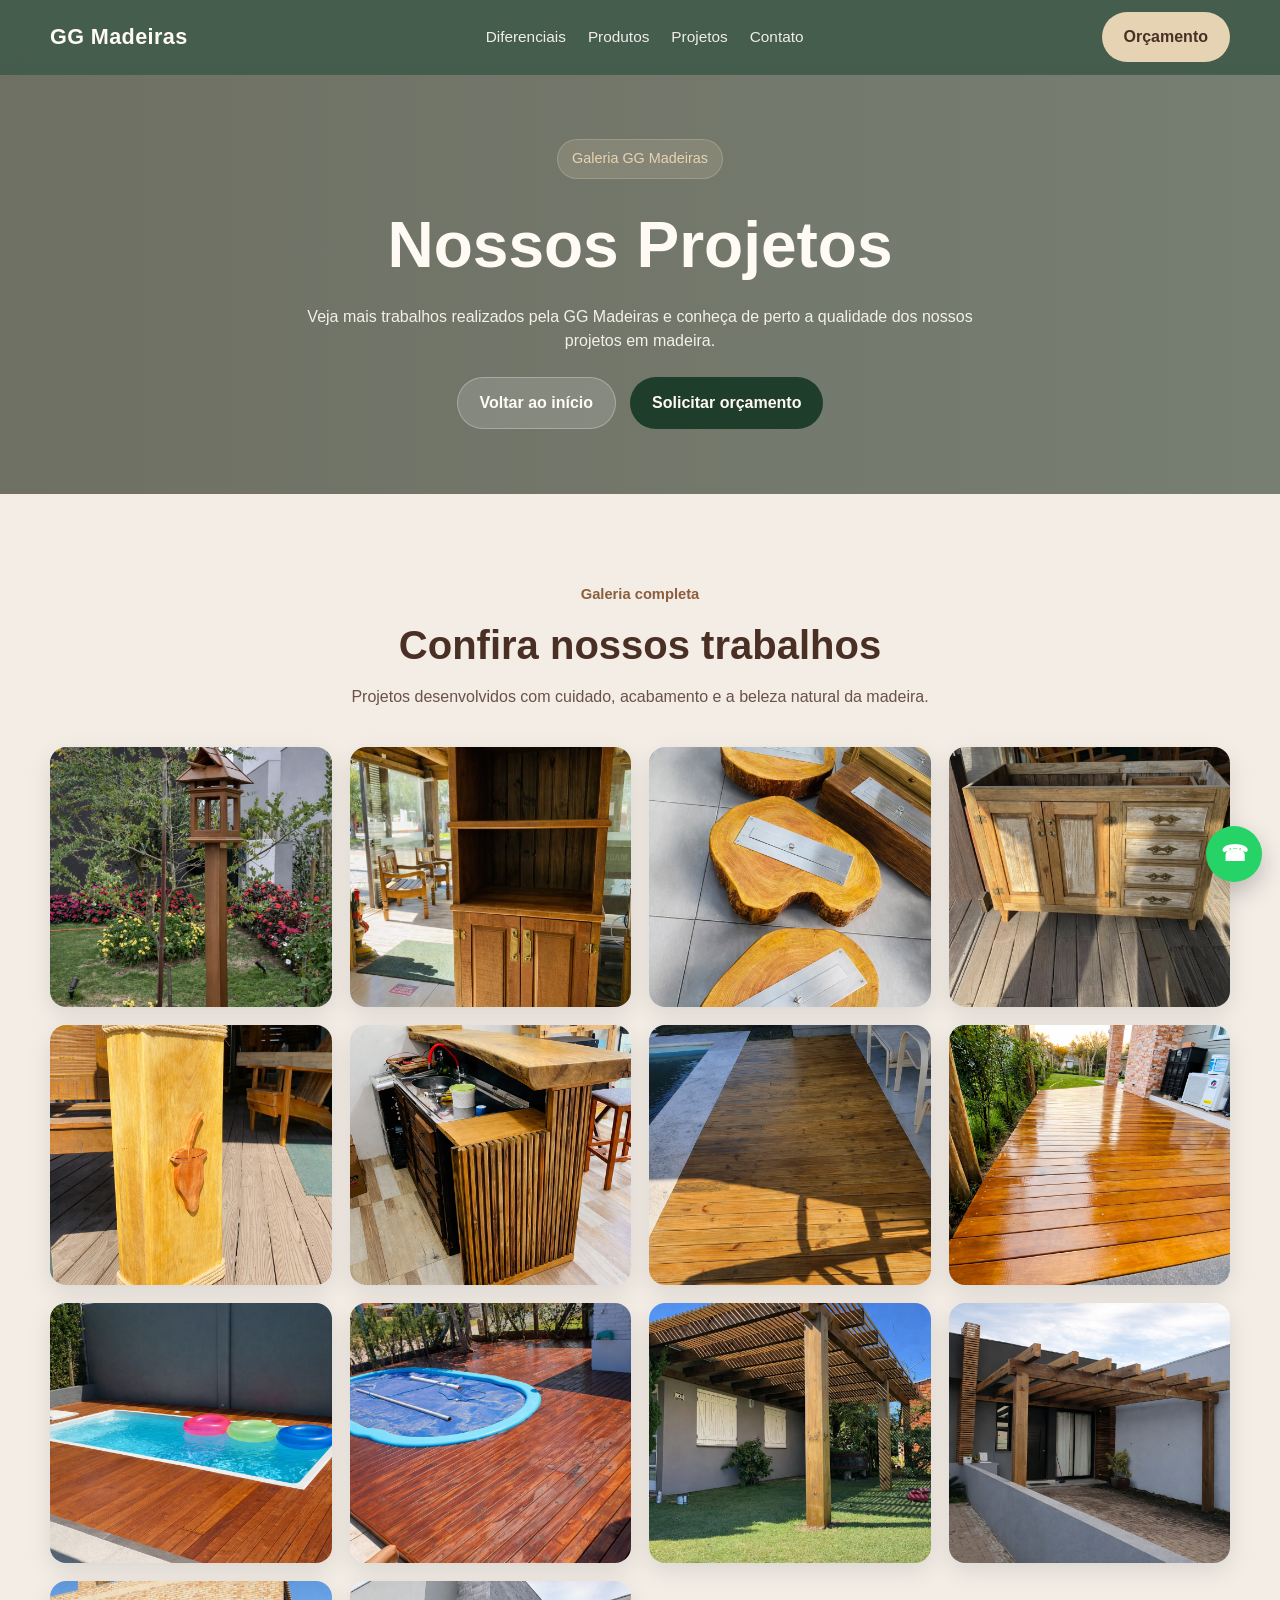
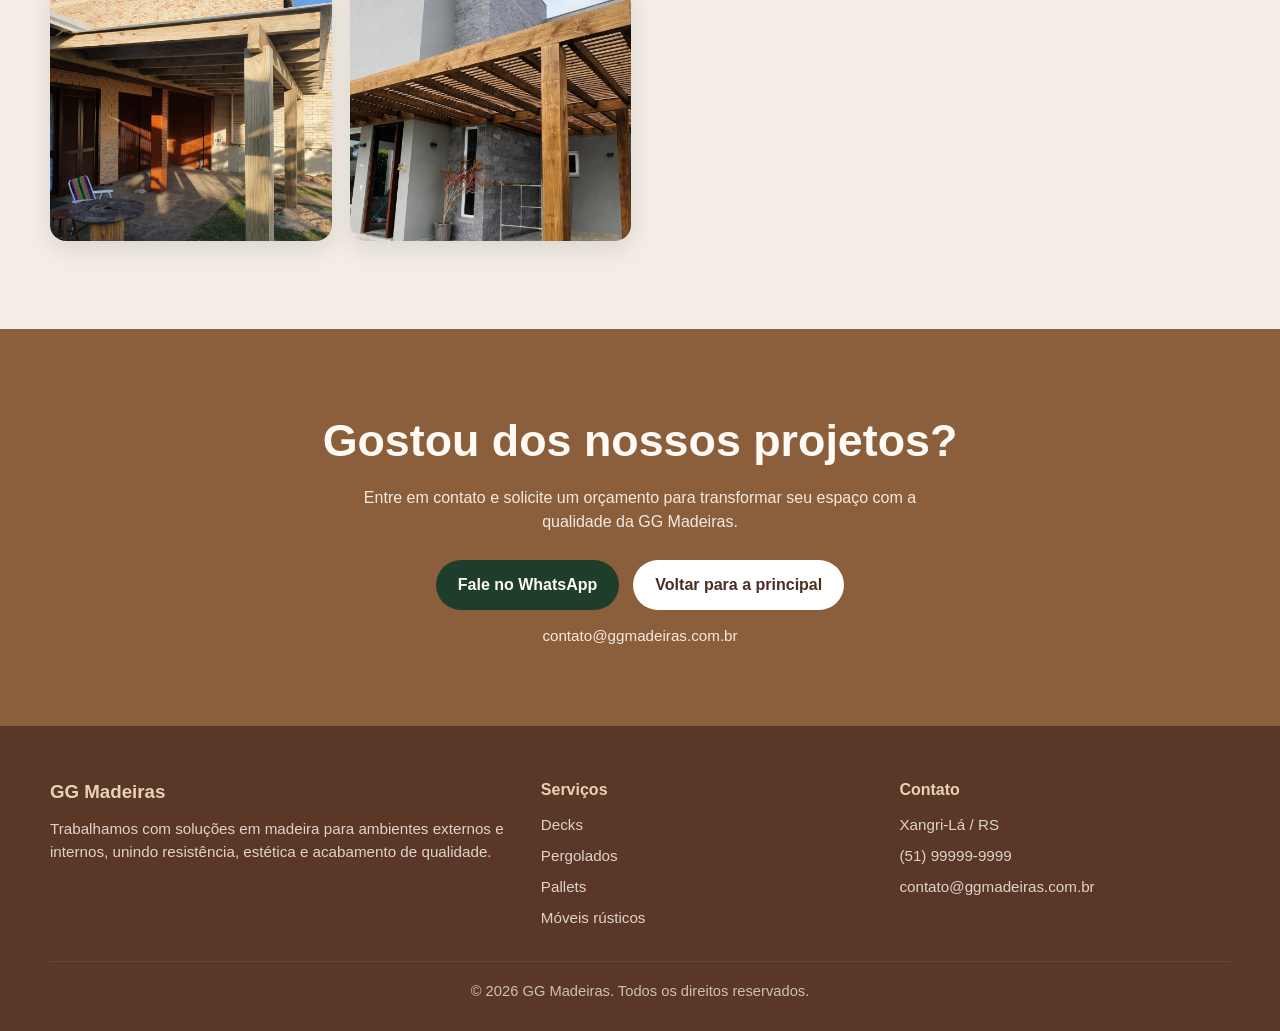
==== projetos.html @ 4f904985 "first commit" ====
<!doctype html>
<html lang="pt-BR">
  <head>
    <meta charset="UTF-8" />
    <meta name="viewport" content="width=device-width, initial-scale=1.0" />
    <title>Projetos | GG Madeiras</title>
    <meta
      name="description"
      content="Confira mais projetos realizados pela GG Madeiras. Pergolados, móveis rústicos, pallets, estruturas em madeira e soluções personalizadas."
    />
    <link rel="stylesheet" href="style.css" />
  </head>
  <body>
    <header class="topbar">
      <div class="container nav">
        <a href="index.html" class="logo">GG Madeiras</a>

        <nav class="menu">
          <a href="index.html#diferenciais">Diferenciais</a>
          <a href="index.html#produtos">Produtos</a>
          <a href="index.html#projetos">Projetos</a>
          <a href="index.html#contato">Contato</a>
        </nav>

        <a
          class="btn btn-nav"
          href="https://wa.me/5551999999999"
          target="_blank"
          rel="noopener noreferrer"
        >
          Orçamento
        </a>
      </div>
    </header>

    <main class="projects-page">
      <section class="projects-hero">
        <div class="projects-hero-overlay"></div>
        <div class="container projects-hero-content">
          <span class="hero-badge">Galeria GG Madeiras</span>
          <h1>Nossos Projetos</h1>
          <p>
            Veja mais trabalhos realizados pela GG Madeiras e conheça de perto a
            qualidade dos nossos projetos em madeira.
          </p>

          <div class="hero-actions">
            <a href="index.html" class="btn btn-secondary">Voltar ao início</a>
            <a
              href="https://wa.me/5551999999999"
              target="_blank"
              rel="noopener noreferrer"
              class="btn btn-primary"
            >
              Solicitar orçamento
            </a>
          </div>
        </div>
      </section>

      <section class="section section-light">
        <div class="container">
          <div class="section-heading">
            <span class="section-kicker">Galeria completa</span>
            <h2>Confira nossos trabalhos</h2>
            <p>
              Projetos desenvolvidos com cuidado, acabamento e a beleza natural
              da madeira.
            </p>
          </div>

          <div class="gallery-grid">
            <div class="gallery-card">
              <img
                src="img/casaPassarinho.png"
                alt="Casa de passarinho de madeira"
              />
            </div>

            <div class="gallery-card">
              <img src="img/movel1.png" alt="Móvel rústico 1" />
            </div>

            <div class="gallery-card">
              <img src="img/movel2.png" alt="Móvel rústico 2" />
            </div>

            <div class="gallery-card">
              <img src="img/movel3.png" alt="Móvel rústico 3" />
            </div>

            <div class="gallery-card">
              <img src="img/movel4.png" alt="Móvel rústico 4" />
            </div>

            <div class="gallery-card">
              <img src="img/movel5.png" alt="Móvel rústico 5" />
            </div>

            <div class="gallery-card">
              <img src="img/palete1.png" alt="Projeto com pallet 1" />
            </div>

            <div class="gallery-card">
              <img src="img/palete2.png" alt="Projeto com pallet 2" />
            </div>

            <div class="gallery-card">
              <img src="img/palete3.png " alt="Projeto com pallet 3" />
            </div>

            <div class="gallery-card">
              <img src="img/palete4.png" alt="Projeto com pallet 4" />
            </div>

            <div class="gallery-card">
              <img src="img/pergolado1.png" alt="Pergolado 1" />
            </div>

            <div class="gallery-card">
              <img src="img/pergolado2.png" alt="Pergolado 2" />
            </div>

            <div class="gallery-card">
              <img src="img/pergolado3.png  " alt="Pergolado 3" />
            </div>

            <div class="gallery-card">
              <img src="img/pergolado4.png" alt="Pergolado 4" />
            </div>
          </div>
        </div>
      </section>

      <section class="cta-section" id="contato">
        <div class="container cta-box">
          <h2>Gostou dos nossos projetos?</h2>
          <p>
            Entre em contato e solicite um orçamento para transformar seu espaço
            com a qualidade da GG Madeiras.
          </p>

          <div class="cta-actions">
            <a
              href="https://wa.me/5551999999999"
              target="_blank"
              rel="noopener noreferrer"
              class="btn btn-whatsapp"
            >
              Fale no WhatsApp
            </a>

            <a href="index.html" class="btn btn-light">
              Voltar para a principal
            </a>
          </div>

          <span class="cta-mini">contato@ggmadeiras.com.br</span>
        </div>
      </section>
    </main>

    <footer class="footer">
      <div class="container footer-grid">
        <div>
          <h3>GG Madeiras</h3>
          <p>
            Trabalhamos com soluções em madeira para ambientes externos e
            internos, unindo resistência, estética e acabamento de qualidade.
          </p>
        </div>

        <div>
          <h4>Serviços</h4>
          <ul>
            <li>Decks</li>
            <li>Pergolados</li>
            <li>Pallets</li>
            <li>Móveis rústicos</li>
          </ul>
        </div>

        <div>
          <h4>Contato</h4>
          <ul>
            <li>Xangri-Lá / RS</li>
            <li>(51) 99999-9999</li>
            <li>contato@ggmadeiras.com.br</li>
          </ul>
        </div>
      </div>

      <div class="container footer-bottom">
        <p>© 2026 GG Madeiras. Todos os direitos reservados.</p>
      </div>
    </footer>

    <a
      href="https://wa.me/5551999999999"
      target="_blank"
      rel="noopener noreferrer"
      class="whatsapp-float"
      aria-label="Falar no WhatsApp"
    >
      ☎
    </a>
  </body>
</html>
---- style.css ----
:root {
  --brown-dark: #4a2f24;
  --cream-light: #f3ede6;
  --green-dark: #1f3d2b;
  --brown-medium: #8b5e3c;
  --cream-warm: #e6d3b3;

  --text-dark: #2f221b;
  --text-light: #fffaf4;
  --shadow-soft: 0 10px 30px rgba(0, 0, 0, 0.12);
  --shadow-card: 0 8px 24px rgba(0, 0, 0, 0.1);
  --radius-lg: 24px;
  --radius-md: 16px;
  --radius-sm: 12px;
  --container: 1180px;
}

* {
  margin: 0;
  padding: 0;
  box-sizing: border-box;
}

html {
  scroll-behavior: smooth;
}

body {
  font-family: Arial, Helvetica, sans-serif;
  background: var(--cream-light);
  color: var(--text-dark);
  line-height: 1.5;
}

img {
  display: block;
  width: 100%;
}

a {
  text-decoration: none;
  color: inherit;
}

ul {
  list-style: none;
}

.container {
  width: min(100% - 32px, var(--container));
  margin: 0 auto;
}

/* TOPO */
.topbar {
  position: fixed;
  top: 0;
  left: 0;
  width: 100%;
  z-index: 50;
  background: rgba(31, 61, 43, 0.82);
  backdrop-filter: blur(10px);
  border-bottom: 1px solid rgba(255, 255, 255, 0.08);
}

.nav {
  min-height: 74px;
  display: flex;
  align-items: center;
  justify-content: space-between;
  gap: 18px;
}

.logo {
  font-size: 1.35rem;
  font-weight: 800;
  color: var(--text-light);
  letter-spacing: 0.4px;
}

.menu {
  display: flex;
  align-items: center;
  gap: 22px;
}

.menu a {
  color: rgba(255, 250, 244, 0.92);
  font-size: 0.96rem;
  transition: 0.25s ease;
}

.menu a:hover {
  color: var(--cream-warm);
}

.btn {
  display: inline-flex;
  align-items: center;
  justify-content: center;
  padding: 13px 22px;
  border-radius: 999px;
  font-weight: 700;
  transition: 0.25s ease;
  border: none;
  cursor: pointer;
}

.btn-nav {
  background: var(--cream-warm);
  color: var(--brown-dark);
}

.btn-nav:hover {
  transform: translateY(-2px);
}

/* HERO */
.hero {
  position: relative;
}

.hero-carousel {
  position: relative;
  height: 100vh;
  min-height: 760px;
  overflow: hidden;
  background: var(--brown-dark);
}

.hero-slide {
  position: absolute;
  inset: 0;
  opacity: 0;
  transition: opacity 1s ease;
}

.hero-slide.active {
  opacity: 1;
  z-index: 1;
}

.hero-slide img {
  width: 100%;
  height: 100%;
  object-fit: cover;
}

.hero-overlay {
  position: absolute;
  inset: 0;
  z-index: 2;
  background:
    linear-gradient(to right, rgba(30, 16, 10, 0.55), rgba(30, 16, 10, 0.15)),
    linear-gradient(to top, rgba(0, 0, 0, 0.28), rgba(0, 0, 0, 0.1));
}

.hero-content {
  position: relative;
  z-index: 3;
  height: 100%;
  display: flex;
  flex-direction: column;
  justify-content: center;
  align-items: center;
  color: var(--text-light);
  text-align: center;
}

.hero-badge {
  display: inline-block;
  margin-bottom: 18px;
  padding: 8px 14px;
  border-radius: 999px;
  background: rgba(230, 211, 179, 0.16);
  border: 1px solid rgba(230, 211, 179, 0.25);
  color: var(--cream-warm);
  font-size: 0.9rem;
}

.hero-content h1 {
  font-size: clamp(2.1rem, 5vw, 4rem);
  line-height: 1.05;
  max-width: 760px;
  margin-bottom: 16px;
  font-weight: 800;
}

.hero-content p {
  max-width: 640px;
  font-size: 1.05rem;
  color: rgba(255, 250, 244, 0.9);
  margin-bottom: 26px;
}

.hero-actions {
  display: flex;
  gap: 14px;
  flex-wrap: wrap;
  justify-content: center;
}

.btn-primary {
  background: var(--green-dark);
  color: var(--text-light);
}

.btn-primary:hover {
  background: #163021;
  transform: translateY(-2px);
}

.btn-secondary {
  background: rgba(255, 255, 255, 0.14);
  color: var(--text-light);
  border: 1px solid rgba(255, 255, 255, 0.28);
}

.btn-secondary:hover {
  background: rgba(255, 255, 255, 0.2);
}

.hero-dots {
  position: absolute;
  z-index: 4;
  left: 50%;
  bottom: 34px;
  transform: translateX(-50%);
  display: flex;
  gap: 10px;
}

.dot {
  width: 12px;
  height: 12px;
  border-radius: 50%;
  border: none;
  background: rgba(255, 255, 255, 0.4);
  cursor: pointer;
  transition: 0.25s ease;
}

.dot.active {
  background: var(--cream-warm);
  transform: scale(1.08);
}

/* SEÇÕES */
.section {
  padding: 88px 0;
}

.section-light {
  background: var(--cream-light);
}

.section-dark {
  background: var(--brown-dark);
}

.section-heading {
  text-align: center;
  max-width: 760px;
  margin: 0 auto 38px;
}

.section-heading h2 {
  font-size: clamp(1.8rem, 4vw, 2.5rem);
  color: var(--brown-dark);
  margin-bottom: 10px;
}

.section-heading p {
  color: rgba(74, 47, 36, 0.82);
  font-size: 1rem;
}

.section-kicker {
  display: inline-block;
  margin-bottom: 10px;
  color: var(--brown-medium);
  font-weight: 700;
  font-size: 0.92rem;
}

.section-heading-light h2,
.section-heading-light p {
  color: var(--text-light);
}

.section-heading-light p {
  color: rgba(255, 250, 244, 0.84);
}

/* DIFERENCIAIS */
.features-grid {
  display: grid;
  grid-template-columns: repeat(3, 1fr);
  gap: 18px;
}

.feature-card {
  background: #ffffff;
  border-radius: var(--radius-md);
  padding: 22px;
  box-shadow: var(--shadow-card);
}

.feature-icon {
  width: 44px;
  height: 44px;
  border-radius: 12px;
  display: grid;
  place-items: center;
  background: var(--green-dark);
  color: white;
  font-size: 1.15rem;
  margin-bottom: 14px;
}

.feature-card h3 {
  font-size: 1.06rem;
  color: var(--brown-dark);
  margin-bottom: 8px;
}

.feature-card p {
  font-size: 0.95rem;
  color: rgba(47, 34, 27, 0.78);
}

/* PRODUTOS */
.products-grid {
  display: grid;
  grid-template-columns: repeat(4, 1fr);
  gap: 18px;
}

.product-card {
  background: rgba(255, 255, 255, 0.06);
  border-radius: var(--radius-md);
  overflow: hidden;
  border: 1px solid rgba(230, 211, 179, 0.14);
  transition: 0.3s ease;
}

.product-card:hover {
  transform: translateY(-6px);
  box-shadow: 0 14px 30px rgba(0, 0, 0, 0.18);
}

.product-card img {
  height: 240px;
  object-fit: cover;
}

.product-card-content {
  padding: 16px;
}

.product-card h3 {
  color: var(--cream-warm);
  margin-bottom: 8px;
  font-size: 1.1rem;
}

.product-card p {
  color: rgba(255, 250, 244, 0.78);
  font-size: 0.95rem;
}

/* PROJETOS */
.projects-masonry {
  display: grid;
  grid-template-columns: repeat(3, 1fr);
  gap: 14px;
  max-width: 760px;
  margin: 0 auto;
}

.project-item {
  border-radius: 14px;
  overflow: hidden;
  box-shadow: var(--shadow-soft);
  background: #ddd;
}

.project-item img {
  height: 170px;
  object-fit: cover;
  transition: 0.35s ease;
}

.project-item.tall img {
  height: 320px;
}

.project-item:hover img {
  transform: scale(1.04);
}

/* CTA */
.cta-section {
  background: var(--brown-medium);
  padding: 78px 0;
}

.cta-box {
  text-align: center;
  color: var(--text-light);
  max-width: 760px;
}

.cta-box h2 {
  font-size: clamp(1.9rem, 4vw, 2.8rem);
  margin-bottom: 12px;
}

.cta-box p {
  color: rgba(255, 250, 244, 0.9);
  max-width: 620px;
  margin: 0 auto 26px;
}

.cta-actions {
  display: flex;
  gap: 14px;
  justify-content: center;
  flex-wrap: wrap;
  margin-bottom: 14px;
}

.btn-whatsapp {
  background: var(--green-dark);
  color: var(--text-light);
}

.btn-whatsapp:hover {
  background: #163021;
}

.btn-light {
  background: #fff;
  color: var(--brown-dark);
}

.cta-mini {
  display: inline-block;
  font-size: 0.95rem;
  color: rgba(255, 250, 244, 0.9);
}

/* FOOTER */
.footer {
  background: #5b3727;
  color: rgba(255, 250, 244, 0.9);
  padding: 52px 0 20px;
}

.footer-grid {
  display: grid;
  grid-template-columns: 1.4fr 1fr 1fr;
  gap: 28px;
  margin-bottom: 24px;
}

.footer h3,
.footer h4 {
  color: var(--cream-warm);
  margin-bottom: 12px;
}

.footer p,
.footer li {
  color: rgba(255, 250, 244, 0.8);
  font-size: 0.95rem;
  margin-bottom: 8px;
}

.footer-bottom {
  border-top: 1px solid rgba(255, 255, 255, 0.08);
  padding-top: 18px;
  text-align: center;
}

.footer-bottom p {
  font-size: 0.92rem;
  color: rgba(255, 250, 244, 0.7);
}

/* WHATS */
.whatsapp-float {
  position: fixed;
  right: 18px;
  bottom: 18px;
  width: 56px;
  height: 56px;
  border-radius: 50%;
  background: #25d366;
  color: white;
  display: grid;
  place-items: center;
  font-size: 1.35rem;
  font-weight: 800;
  box-shadow: 0 10px 24px rgba(0, 0, 0, 0.22);
  z-index: 60;
}

/* RESPONSIVO */
@media (max-width: 1024px) {
  .products-grid {
    grid-template-columns: repeat(2, 1fr);
  }

  .features-grid {
    grid-template-columns: repeat(2, 1fr);
  }

  .footer-grid {
    grid-template-columns: 1fr 1fr;
  }
}

@media (max-width: 820px) {
  .menu {
    display: none;
  }

  .hero-carousel {
    min-height: 680px;
  }

  .hero-content {
    padding-top: 70px;
  }

  .section {
    padding: 72px 0;
  }

  .projects-masonry {
    grid-template-columns: repeat(2, 1fr);
    max-width: 100%;
  }

  .project-item.tall img {
    height: 240px;
  }

  .project-item img {
    height: 160px;
  }
}

@media (max-width: 640px) {
  .container {
    width: min(100% - 22px, var(--container));
  }

  .nav {
    min-height: 66px;
  }

  .logo {
    font-size: 1.12rem;
  }

  .btn-nav {
    padding: 10px 14px;
    font-size: 0.88rem;
  }

  .hero-carousel {
    height: 100svh;
    min-height: 620px;
  }

  .hero-badge {
    font-size: 0.78rem;
    padding: 7px 12px;
  }

  .hero-content h1 {
    font-size: 2rem;
  }

  .hero-content p {
    font-size: 0.95rem;
    max-width: 95%;
  }

  .hero-actions {
    flex-direction: column;
    width: 100%;
    max-width: 280px;
  }

  .hero-actions .btn {
    width: 100%;
  }

  .hero-dots {
    bottom: 22px;
  }

  .features-grid,
  .products-grid,
  .footer-grid,
  .projects-masonry {
    grid-template-columns: 1fr;
  }

  .feature-card,
  .product-card {
    border-radius: 14px;
  }

  .product-card img {
    height: 220px;
  }

  .project-item img,
  .project-item.tall img {
    height: 220px;
  }

  .cta-actions {
    flex-direction: column;
    max-width: 280px;
    margin: 0 auto 14px;
  }

  .cta-actions .btn {
    width: 100%;
  }

  .footer {
    padding-bottom: 90px;
  }
}

/* BOTÃO ABAIXO DOS PROJETOS NA LANDING */
.projects-more {
  margin-top: 28px;
  display: flex;
  justify-content: center;
}

/* PÁGINA DE PROJETOS */
.projects-page {
  padding-top: 74px;
}

.projects-hero {
  position: relative;
  min-height: 420px;
  display: flex;
  align-items: center;
  background:
    linear-gradient(rgba(31, 61, 43, 0.55), rgba(31, 61, 43, 0.55)),
    url("img/pergolado4.jpg") center/cover no-repeat;
}

.projects-hero-overlay {
  position: absolute;
  inset: 0;
  background: linear-gradient(
    to right,
    rgba(74, 47, 36, 0.3),
    rgba(74, 47, 36, 0.15)
  );
}

.projects-hero-content {
  position: relative;
  z-index: 2;
  color: var(--text-light);
  text-align: center;
}

.projects-hero-content h1 {
  font-size: clamp(2.2rem, 5vw, 4rem);
  margin-bottom: 12px;
}

.projects-hero-content p {
  max-width: 680px;
  margin: 0 auto 24px;
  color: rgba(255, 250, 244, 0.92);
  font-size: 1rem;
}

.gallery-grid {
  display: grid;
  grid-template-columns: repeat(4, 1fr);
  gap: 18px;
}

.gallery-card {
  border-radius: 16px;
  overflow: hidden;
  background: #fff;
  box-shadow: var(--shadow-card);
  transition: 0.3s ease;
}

.gallery-card:hover {
  transform: translateY(-6px);
}

.gallery-card img {
  width: 100%;
  height: 260px;
  object-fit: cover;
}

@media (max-width: 1024px) {
  .gallery-grid {
    grid-template-columns: repeat(3, 1fr);
  }
}

@media (max-width: 820px) {
  .projects-page {
    padding-top: 66px;
  }

  .projects-hero {
    min-height: 360px;
  }

  .gallery-grid {
    grid-template-columns: repeat(2, 1fr);
  }
}

@media (max-width: 640px) {
  .projects-hero {
    min-height: 320px;
  }

  .projects-hero-content h1 {
    font-size: 2rem;
  }

  .projects-hero-content p {
    font-size: 0.95rem;
  }

  .gallery-grid {
    grid-template-columns: 1fr;
    gap: 16px;
  }

  .gallery-card img {
    height: 220px;
  }
}
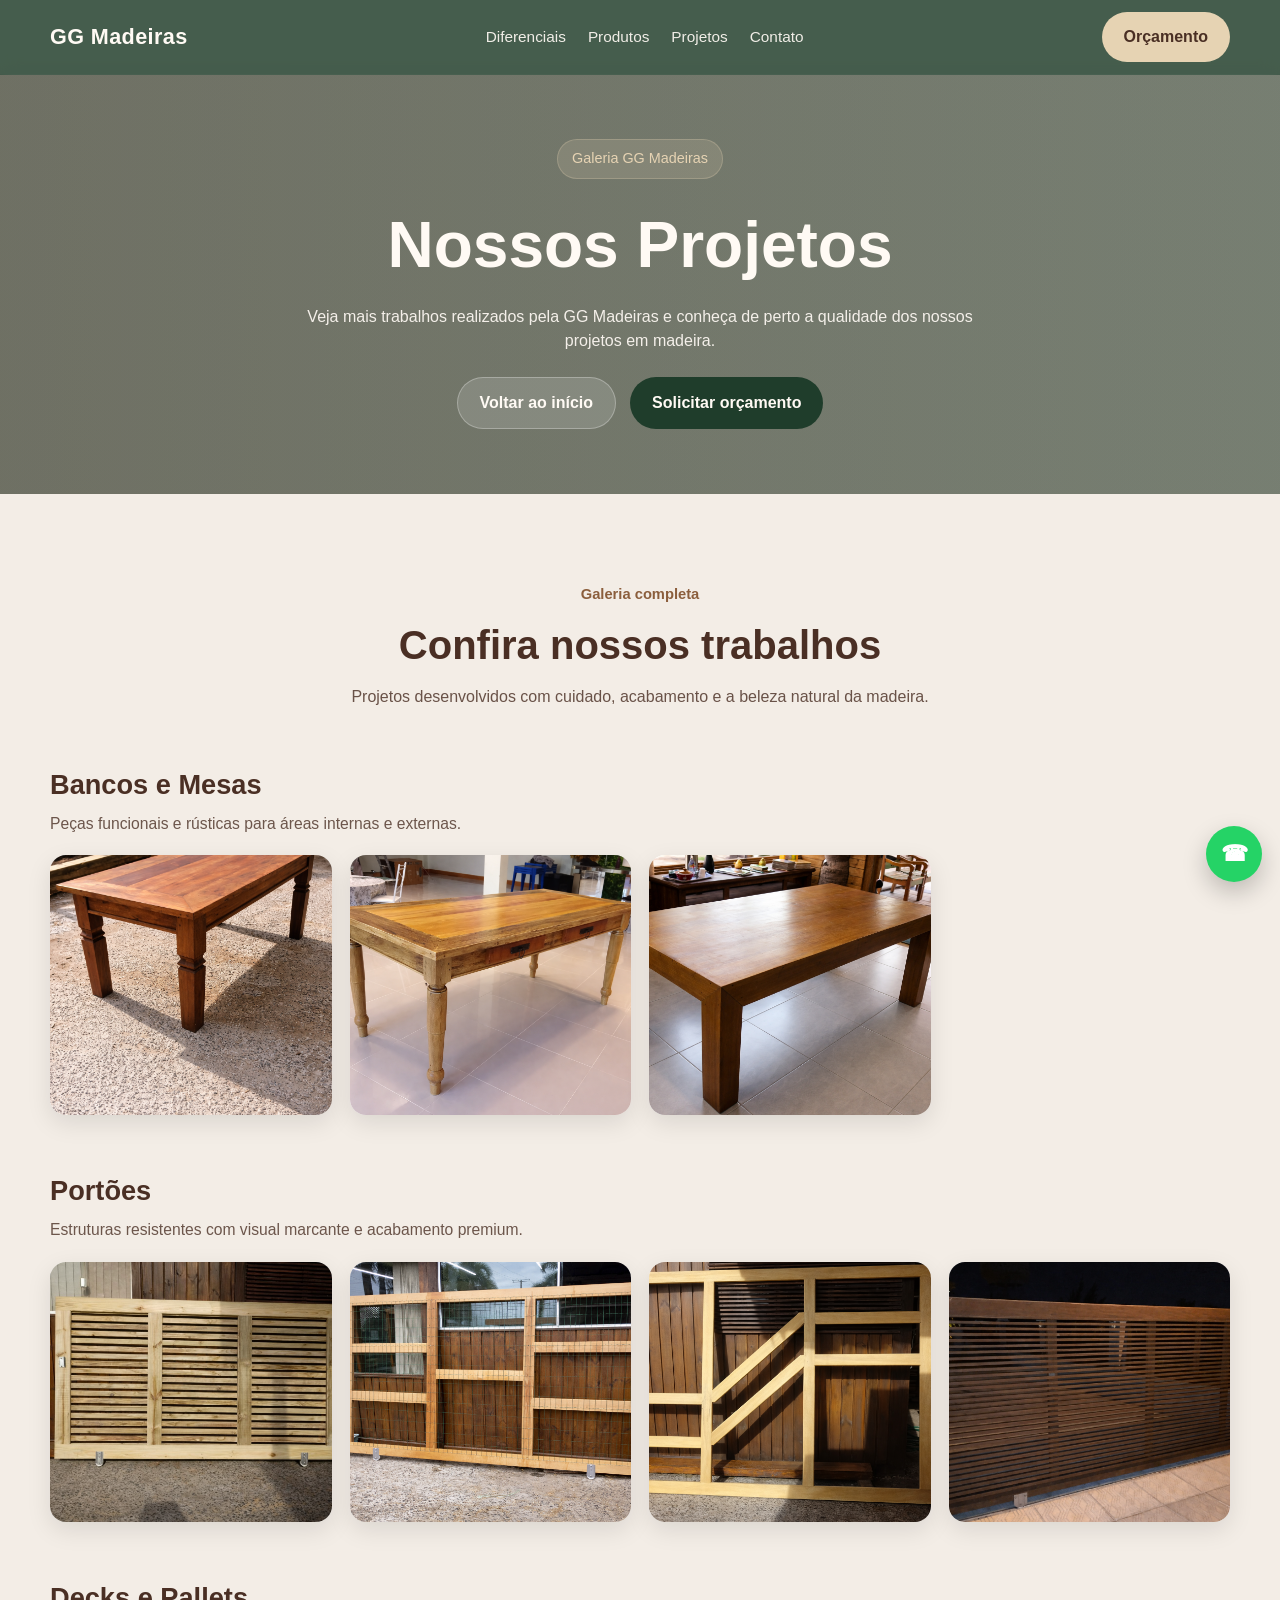
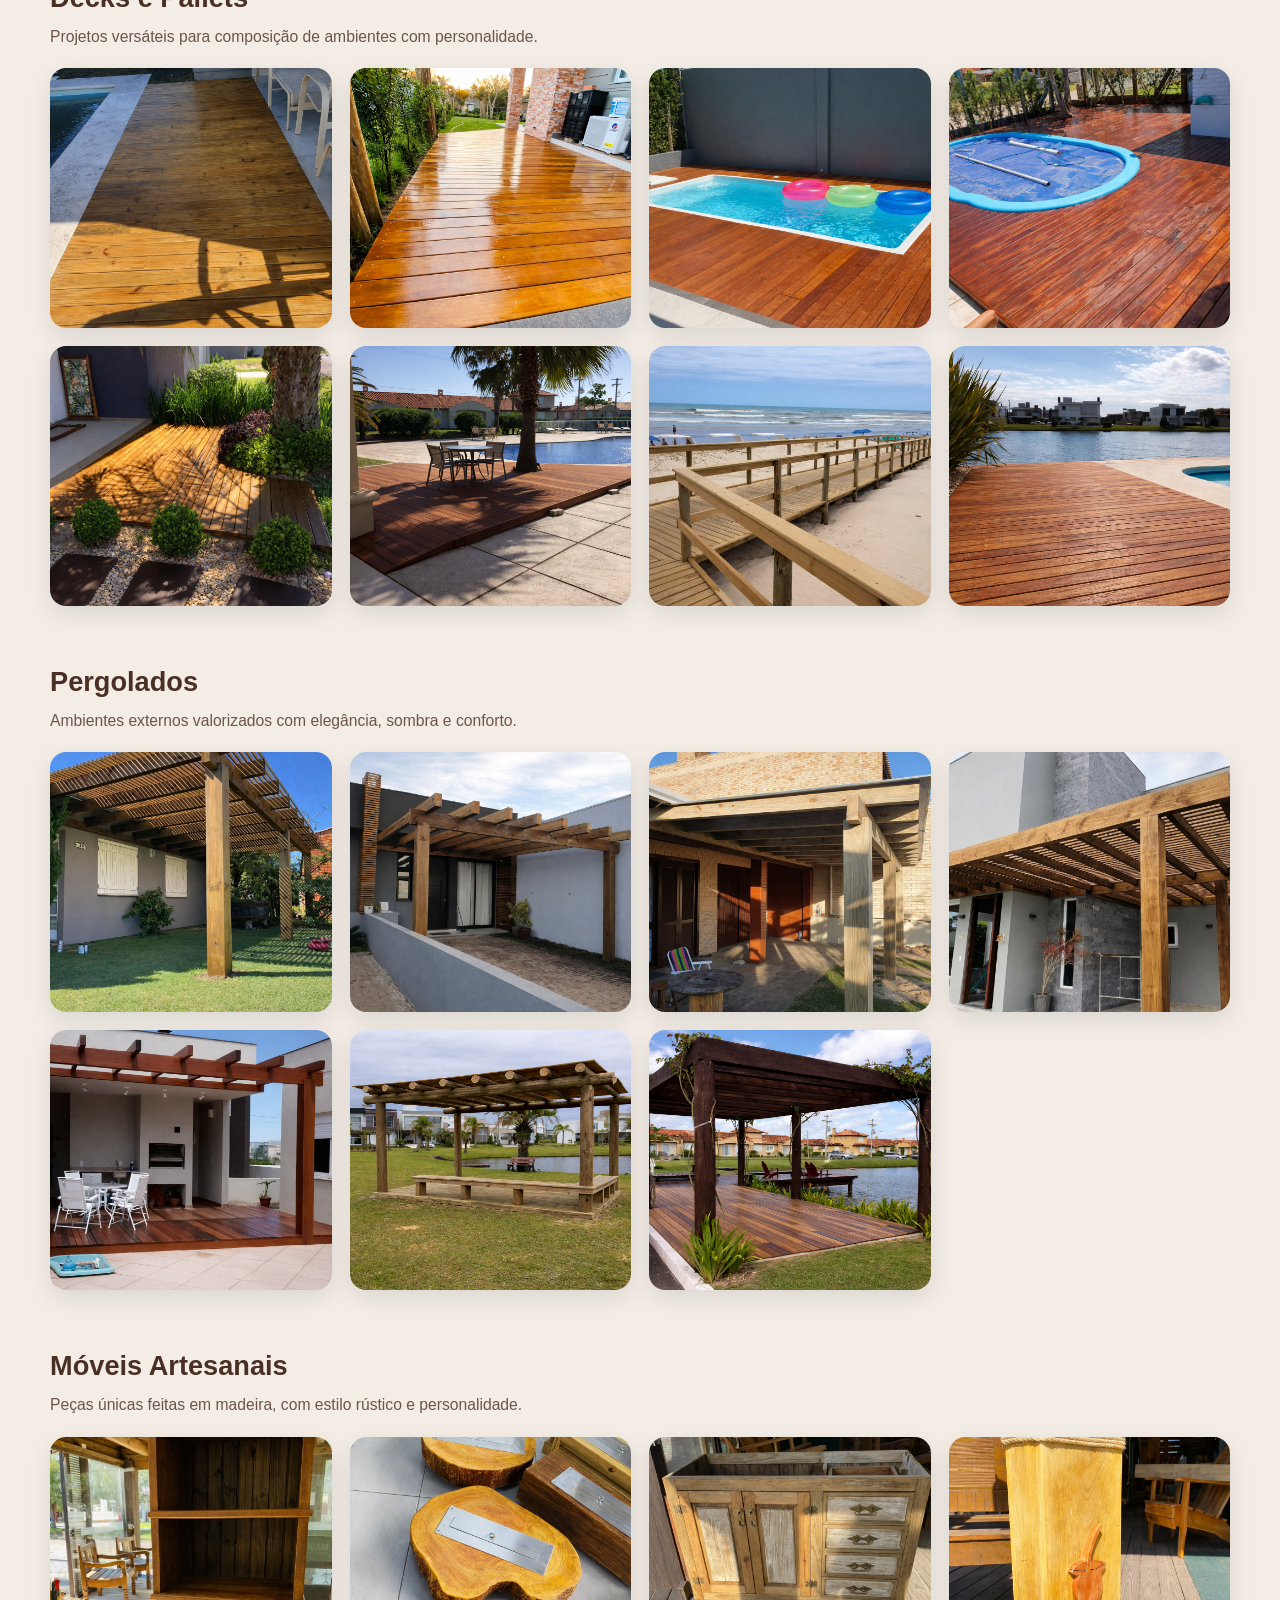
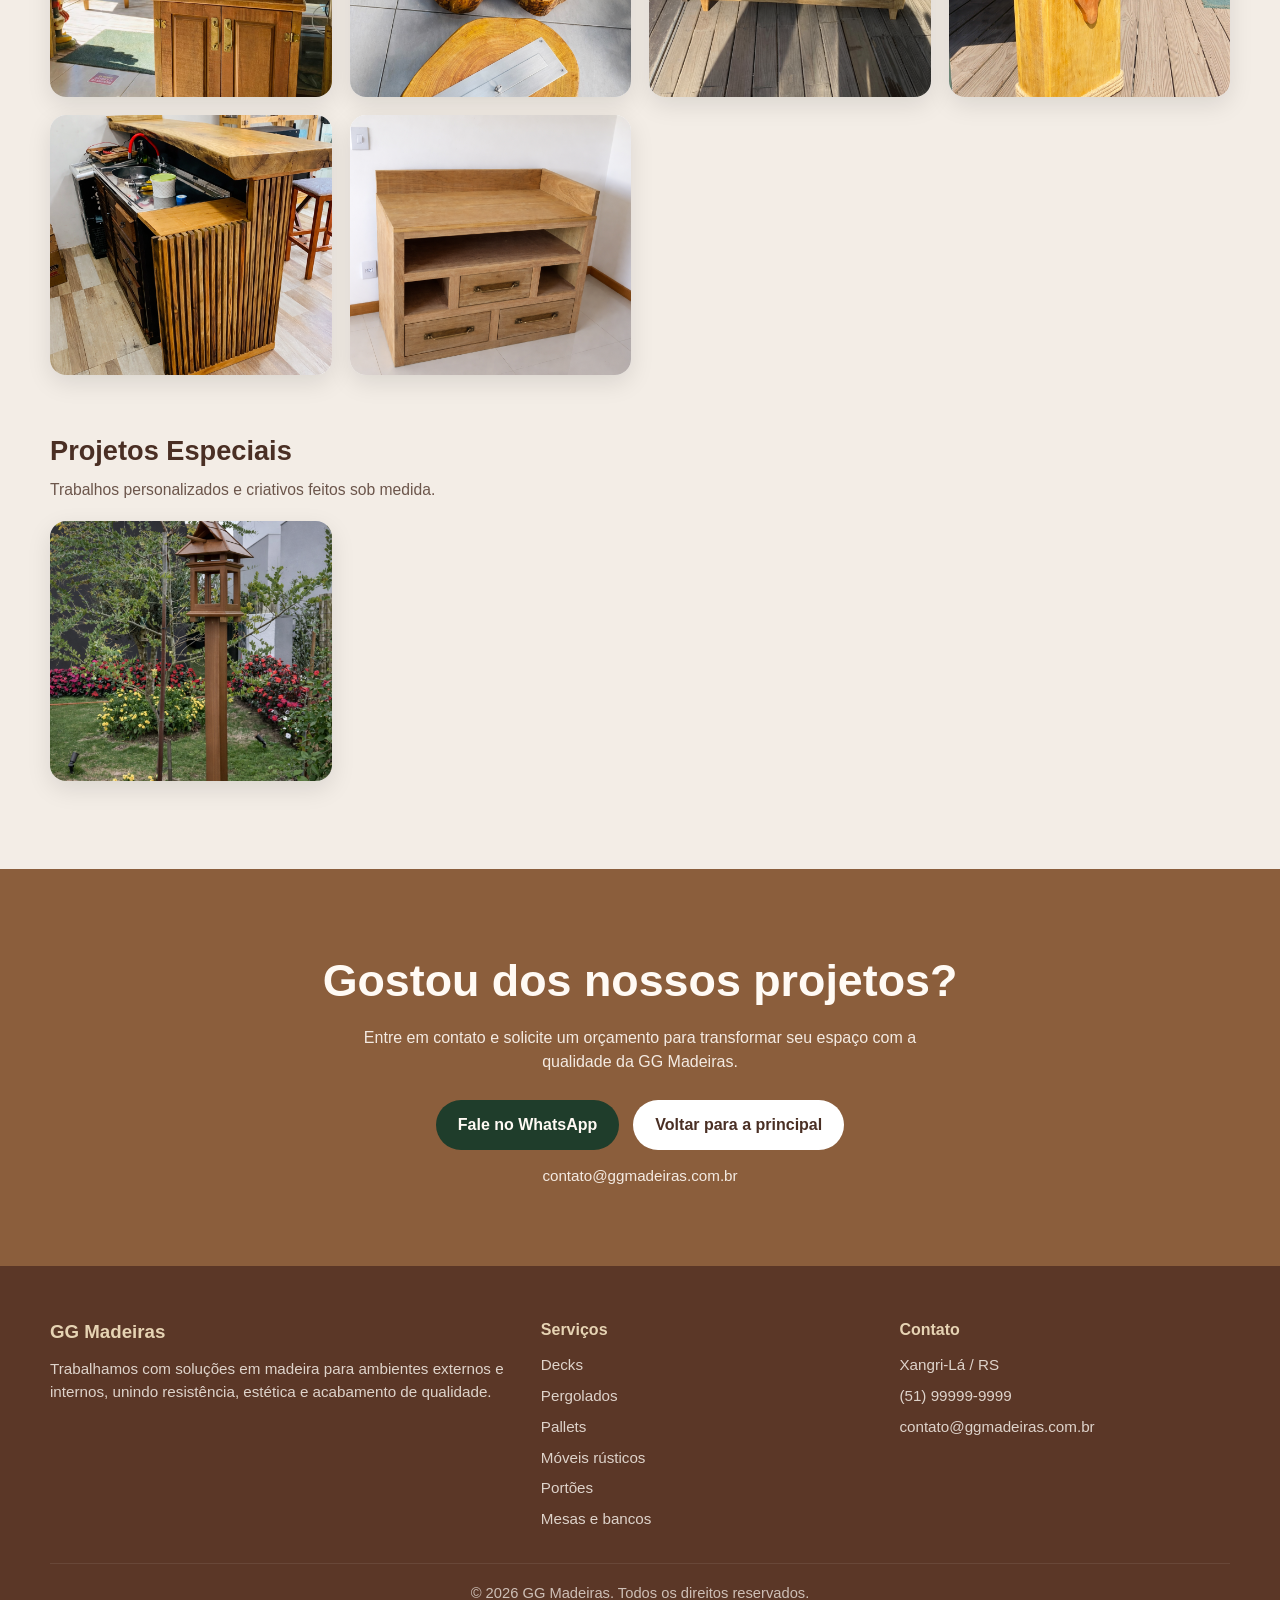
==== commit b4e1985d: "adição fotos no 'projetos'" ====
--- a/projetos.html
+++ b/projetos.html
@@ -69,64 +69,169 @@
             </p>
           </div>
 
-          <div class="gallery-grid">
-            <div class="gallery-card">
-              <img
-                src="img/casaPassarinho.png"
-                alt="Casa de passarinho de madeira"
-              />
-            </div>
-
-            <div class="gallery-card">
-              <img src="img/movel1.png" alt="Móvel rústico 1" />
-            </div>
-
-            <div class="gallery-card">
-              <img src="img/movel2.png" alt="Móvel rústico 2" />
-            </div>
-
-            <div class="gallery-card">
-              <img src="img/movel3.png" alt="Móvel rústico 3" />
-            </div>
-
-            <div class="gallery-card">
-              <img src="img/movel4.png" alt="Móvel rústico 4" />
-            </div>
-
-            <div class="gallery-card">
-              <img src="img/movel5.png" alt="Móvel rústico 5" />
-            </div>
-
-            <div class="gallery-card">
-              <img src="img/palete1.png" alt="Projeto com pallet 1" />
-            </div>
-
-            <div class="gallery-card">
-              <img src="img/palete2.png" alt="Projeto com pallet 2" />
-            </div>
-
-            <div class="gallery-card">
-              <img src="img/palete3.png " alt="Projeto com pallet 3" />
-            </div>
-
-            <div class="gallery-card">
-              <img src="img/palete4.png" alt="Projeto com pallet 4" />
-            </div>
-
-            <div class="gallery-card">
-              <img src="img/pergolado1.png" alt="Pergolado 1" />
-            </div>
-
-            <div class="gallery-card">
-              <img src="img/pergolado2.png" alt="Pergolado 2" />
-            </div>
-
-            <div class="gallery-card">
-              <img src="img/pergolado3.png  " alt="Pergolado 3" />
-            </div>
-
-            <div class="gallery-card">
-              <img src="img/pergolado4.png" alt="Pergolado 4" />
+          <!-- BANCOS E MESAS -->
+          <div class="projects-category">
+            <div class="category-header">
+              <h3>Bancos e Mesas</h3>
+              <p>Peças funcionais e rústicas para áreas internas e externas.</p>
+            </div>
+
+            <div class="gallery-grid">
+              <div class="gallery-card">
+                <img src="img/mesa1.png" alt="Mesa de madeira 1" />
+              </div>
+              <div class="gallery-card">
+                <img src="img/mesa2.png" alt="Mesa de madeira 2" />
+              </div>
+              <div class="gallery-card">
+                <img src="img/mesa3.png" alt="Mesa de madeira 3" />
+              </div>
+            </div>
+          </div>
+
+          <!-- PORTÕES -->
+          <div class="projects-category">
+            <div class="category-header">
+              <h3>Portões</h3>
+              <p>
+                Estruturas resistentes com visual marcante e acabamento premium.
+              </p>
+            </div>
+
+            <div class="gallery-grid">
+              <div class="gallery-card">
+                <img src="img/portao1.png" alt="Portão de madeira 1" />
+              </div>
+              <div class="gallery-card">
+                <img src="img/portao2.png" alt="Portão de madeira 2" />
+              </div>
+              <div class="gallery-card">
+                <img src="img/portao3.png" alt="Portão de madeira 3" />
+              </div>
+              <div class="gallery-card">
+                <img src="img/portao4.png" alt="Portão de madeira 4" />
+              </div>
+            </div>
+          </div>
+
+          <!-- DECKS / PALLETS -->
+          <div class="projects-category">
+            <div class="category-header">
+              <h3>Decks e Pallets</h3>
+              <p>
+                Projetos versáteis para composição de ambientes com
+                personalidade.
+              </p>
+            </div>
+
+            <div class="gallery-grid">
+              <div class="gallery-card">
+                <img src="img/palete1.png" alt="Projeto com pallet 1" />
+              </div>
+              <div class="gallery-card">
+                <img src="img/palete2.png" alt="Projeto com pallet 2" />
+              </div>
+              <div class="gallery-card">
+                <img src="img/palete3.png" alt="Projeto com pallet 3" />
+              </div>
+              <div class="gallery-card">
+                <img src="img/palete4.png" alt="Projeto com pallet 4" />
+              </div>
+              <div class="gallery-card">
+                <img src="img/palete5.png" alt="Projeto com pallet 5" />
+              </div>
+              <div class="gallery-card">
+                <img src="img/palete6.png" alt="Projeto com pallet 6" />
+              </div>
+              <div class="gallery-card">
+                <img src="img/palete7.png" alt="Projeto com pallet 7" />
+              </div>
+              <div class="gallery-card">
+                <img src="img/palete8.png" alt="Projeto com pallet 8" />
+              </div>
+            </div>
+          </div>
+
+          <!-- PERGOLADOS -->
+          <div class="projects-category">
+            <div class="category-header">
+              <h3>Pergolados</h3>
+              <p>
+                Ambientes externos valorizados com elegância, sombra e conforto.
+              </p>
+            </div>
+
+            <div class="gallery-grid">
+              <div class="gallery-card">
+                <img src="img/pergolado1.png" alt="Pergolado 1" />
+              </div>
+              <div class="gallery-card">
+                <img src="img/pergolado2.png" alt="Pergolado 2" />
+              </div>
+              <div class="gallery-card">
+                <img src="img/pergolado3.png" alt="Pergolado 3" />
+              </div>
+              <div class="gallery-card">
+                <img src="img/pergolado4.png" alt="Pergolado 4" />
+              </div>
+              <div class="gallery-card">
+                <img src="img/pergolado5.png" alt="Pergolado 5" />
+              </div>
+              <div class="gallery-card">
+                <img src="img/pergolado6.png" alt="Pergolado 6" />
+              </div>
+              <div class="gallery-card">
+                <img src="img/pergolado7.png" alt="Pergolado 7" />
+              </div>
+            </div>
+          </div>
+
+          <!-- MÓVEIS ARTESANAIS -->
+          <div class="projects-category">
+            <div class="category-header">
+              <h3>Móveis Artesanais</h3>
+              <p>
+                Peças únicas feitas em madeira, com estilo rústico e
+                personalidade.
+              </p>
+            </div>
+
+            <div class="gallery-grid">
+              <div class="gallery-card">
+                <img src="img/movel1.png" alt="Móvel artesanal 1" />
+              </div>
+              <div class="gallery-card">
+                <img src="img/movel2.png" alt="Móvel artesanal 2" />
+              </div>
+              <div class="gallery-card">
+                <img src="img/movel3.png" alt="Móvel artesanal 3" />
+              </div>
+              <div class="gallery-card">
+                <img src="img/movel4.png" alt="Móvel artesanal 4" />
+              </div>
+              <div class="gallery-card">
+                <img src="img/movel5.png" alt="Móvel artesanal 5" />
+              </div>
+              <div class="gallery-card">
+                <img src="img/movel6.png" alt="Móvel artesanal 6" />
+              </div>
+            </div>
+          </div>
+
+          <!-- PROJETOS ESPECIAIS -->
+          <div class="projects-category">
+            <div class="category-header">
+              <h3>Projetos Especiais</h3>
+              <p>Trabalhos personalizados e criativos feitos sob medida.</p>
+            </div>
+
+            <div class="gallery-grid">
+              <div class="gallery-card">
+                <img
+                  src="img/casaPassarinho.png"
+                  alt="Casa de passarinho artesanal em madeira"
+                />
+              </div>
             </div>
           </div>
         </div>
@@ -177,6 +282,8 @@
             <li>Pergolados</li>
             <li>Pallets</li>
             <li>Móveis rústicos</li>
+            <li>Portões</li>
+            <li>Mesas e bancos</li>
           </ul>
         </div>
 
--- a/style.css
+++ b/style.css
@@ -756,3 +756,27 @@
     height: 220px;
   }
 }
+
+.projects-category {
+  margin-top: 56px;
+}
+
+.projects-category:first-of-type {
+  margin-top: 0;
+}
+
+.category-header {
+  margin-bottom: 20px;
+  text-align: left;
+}
+
+.category-header h3 {
+  font-size: 1.7rem;
+  color: var(--brown-dark);
+  margin-bottom: 6px;
+}
+
+.category-header p {
+  color: rgba(74, 47, 36, 0.8);
+  font-size: 0.98rem;
+}
